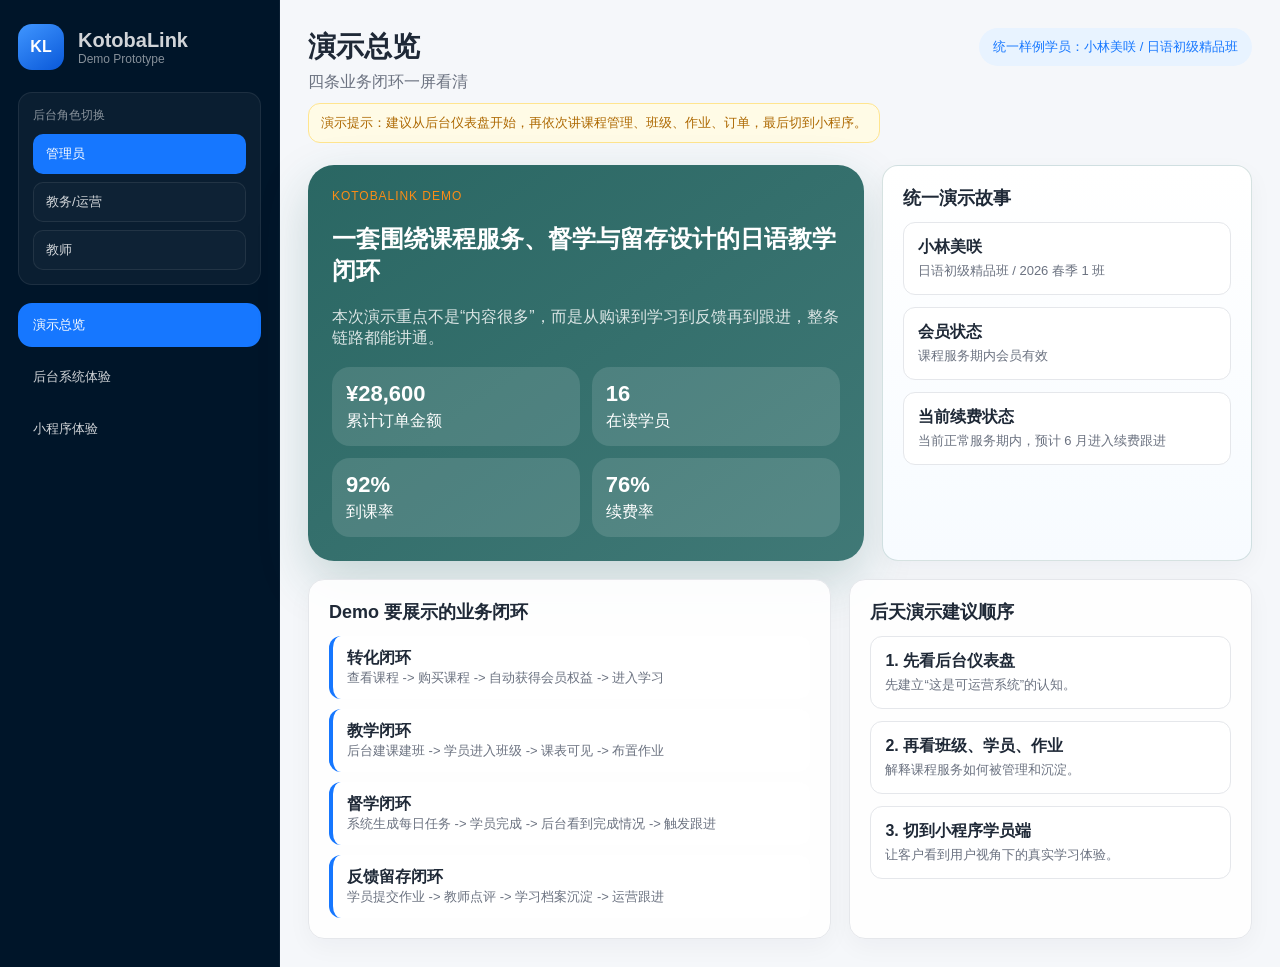
==== demo/index.html @ 26a340bf "Initial KotobaLink demo" ====
<!DOCTYPE html>
<html lang="zh-CN">
  <head>
    <meta charset="UTF-8" />
    <meta name="viewport" content="width=device-width, initial-scale=1.0" />
    <title>KotobaLink Demo</title>
    <link rel="stylesheet" href="./styles.css" />
  </head>
  <body>
    <div class="shell">
      <aside class="sidebar">
        <div class="brand">
          <div class="brand-mark">KL</div>
          <div>
            <div class="brand-title">KotobaLink</div>
            <div class="brand-subtitle">Demo Prototype</div>
          </div>
        </div>
        <div class="role-switcher">
          <div class="role-title">后台角色切换</div>
          <div class="role-options">
            <button class="role-btn active" data-role="admin">管理员</button>
            <button class="role-btn" data-role="operator">教务/运营</button>
            <button class="role-btn" data-role="teacher">教师</button>
          </div>
        </div>
        <nav class="nav">
          <button class="nav-btn active" data-view="overview" data-roles="all">演示总览</button>
          <button class="nav-btn" data-view="admin-app" data-roles="admin,operator,teacher">后台系统体验</button>
          <button class="nav-btn" data-view="mini-app">小程序体验</button>
        </nav>
      </aside>
      <main class="content">
        <header class="topbar">
          <div>
            <h1 id="page-title">演示总览</h1>
            <p id="page-subtitle">后天可展示的课程服务闭环 Demo</p>
            <div id="page-demo-tip" class="demo-tip" style="display:none;"></div>
          </div>
          <div class="story-pill">统一样例学员：小林美咲 / 日语初级精品班</div>
        </header>
        <section id="view-root"></section>
      </main>
    </div>
    <script src="./data.js"></script>
    <script src="./app.js"></script>
  </body>
  </html>
---- demo/styles.css ----
:root {
  --bg: #f3f5f7;
  --panel: #ffffff;
  --panel-strong: #fff;
  --text: #1f2937;
  --muted: #6b7280;
  --line: #e5e7eb;
  --primary: #1677ff;
  --primary-soft: #e8f3ff;
  --accent: #fa8c16;
  --accent-soft: #fff3e8;
  --sidebar-bg: #001529;
  --sidebar-text: rgba(255, 255, 255, 0.82);
  --sidebar-muted: rgba(255, 255, 255, 0.52);
  --success-soft: #f6ffed;
  --success-text: #389e0d;
}

* {
  box-sizing: border-box;
}

body {
  margin: 0;
  font-family: "Noto Sans SC", "PingFang SC", "Microsoft YaHei", sans-serif;
  background: #f5f7fa;
  color: var(--text);
}

.shell {
  display: grid;
  grid-template-columns: 280px 1fr;
  min-height: 100vh;
}

.sidebar {
  padding: 24px 18px;
  border-right: 1px solid #0b1f33;
  background: var(--sidebar-bg);
  color: var(--sidebar-text);
}

.brand {
  display: flex;
  gap: 14px;
  align-items: center;
  margin-bottom: 22px;
}

.brand-mark {
  width: 46px;
  height: 46px;
  border-radius: 14px;
  background: linear-gradient(145deg, #4096ff, #0958d9);
  color: #fff;
  display: grid;
  place-items: center;
  font-weight: 700;
}

.brand-title {
  font-size: 20px;
  font-weight: 700;
}

.brand-subtitle {
  font-size: 12px;
  color: var(--sidebar-muted);
}

.nav {
  display: flex;
  flex-direction: column;
  gap: 8px;
}

.role-switcher {
  margin-bottom: 18px;
  padding: 14px;
  border: 1px solid rgba(255, 255, 255, 0.08);
  border-radius: 14px;
  background: rgba(255, 255, 255, 0.04);
}

.role-title {
  font-size: 12px;
  color: var(--sidebar-muted);
  margin-bottom: 10px;
}

.role-options {
  display: grid;
  grid-template-columns: 1fr;
  gap: 8px;
}

.role-btn {
  padding: 10px 12px;
  border-radius: 10px;
  border: 1px solid rgba(255, 255, 255, 0.08);
  background: rgba(255, 255, 255, 0.02);
  color: var(--sidebar-text);
  text-align: left;
  cursor: pointer;
}

.role-btn.active {
  background: #1677ff;
  color: #fff;
  border-color: transparent;
}

.experience-section {
  margin-bottom: 16px;
}

.experience-section-title {
  margin: 0 0 8px;
  font-size: 12px;
  color: #8c8c8c;
  font-weight: 700;
  letter-spacing: 0.04em;
}

.nav-btn {
  padding: 12px 14px;
  border: 1px solid transparent;
  border-radius: 14px;
  background: transparent;
  text-align: left;
  color: var(--sidebar-text);
  cursor: pointer;
}

.nav-btn.active {
  background: #1677ff;
  color: #fff;
  border-color: transparent;
  box-shadow: none;
}

.nav-btn.hidden-role {
  display: none;
}

.content {
  padding: 28px;
}

.topbar {
  display: flex;
  justify-content: space-between;
  gap: 16px;
  align-items: flex-start;
  margin-bottom: 22px;
}

h1 {
  margin: 0 0 6px;
  font-size: 28px;
}

p {
  margin: 0;
  color: var(--muted);
}

.story-pill {
  padding: 10px 14px;
  border-radius: 999px;
  background: var(--primary-soft);
  color: var(--primary);
  font-size: 13px;
}

.demo-tip {
  margin-top: 10px;
  padding: 10px 12px;
  border-radius: 12px;
  background: #fffbe6;
  color: #ad6800;
  font-size: 13px;
  border: 1px solid #ffe58f;
}

.grid {
  display: grid;
  gap: 18px;
}

.grid.cols-2 {
  grid-template-columns: repeat(2, minmax(0, 1fr));
}

.grid.cols-3 {
  grid-template-columns: repeat(3, minmax(0, 1fr));
}

.card {
  background: rgba(255, 255, 255, 0.9);
  border: 1px solid var(--line);
  border-radius: 16px;
  padding: 20px;
  box-shadow: 0 8px 24px rgba(15, 23, 42, 0.04);
}

.card h2,
.card h3 {
  margin: 0 0 10px;
}

.card-title {
  font-size: 18px;
  font-weight: 700;
  margin-bottom: 12px;
}

.dashboard-switch {
  display: flex;
  gap: 10px;
  margin-bottom: 16px;
}

.switch-chip {
  padding: 8px 14px;
  border-radius: 999px;
  border: 1px solid #d9d9d9;
  background: #fff;
  color: #595959;
  cursor: pointer;
  font-size: 13px;
}

.switch-chip.active {
  border-color: var(--primary);
  background: var(--primary-soft);
  color: var(--primary);
}

.card-kicker {
  font-size: 12px;
  text-transform: uppercase;
  letter-spacing: 0.08em;
  color: var(--accent);
  margin-bottom: 8px;
}

.metric {
  font-size: 30px;
  font-weight: 700;
  color: var(--primary);
}

.metric-label {
  font-size: 13px;
  color: var(--muted);
}

.tag {
  display: inline-block;
  padding: 6px 10px;
  border-radius: 999px;
  background: var(--accent-soft);
  color: var(--accent);
  font-size: 12px;
  margin-right: 8px;
}

.list {
  display: flex;
  flex-direction: column;
  gap: 12px;
}

.list-item {
  padding: 14px;
  border: 1px solid var(--line);
  border-radius: 12px;
  background: #fff;
}

.list-title {
  font-weight: 700;
  margin-bottom: 4px;
}

.list-meta {
  display: flex;
  justify-content: space-between;
  gap: 12px;
  align-items: center;
}

.muted {
  color: var(--muted);
  font-size: 13px;
}

.phone {
  width: 390px;
  margin: 0 auto;
  background: #faf7f1;
  border: 10px solid #1f2937;
  border-radius: 36px;
  padding: 20px 18px 24px;
  box-shadow: 0 26px 50px rgba(31, 41, 55, 0.18);
}

.phone-top {
  width: 120px;
  height: 18px;
  border-radius: 999px;
  background: #1f2937;
  margin: 0 auto 18px;
}

.section-title {
  font-size: 16px;
  font-weight: 700;
  margin-bottom: 12px;
}

.btn {
  display: inline-block;
  padding: 11px 14px;
  border-radius: 14px;
  background: var(--primary);
  color: #fff;
  font-size: 14px;
  text-align: center;
  cursor: pointer;
}

.btn.secondary {
  background: var(--accent);
}

.btn.ghost {
  background: transparent;
  color: var(--primary);
  border: 1px solid var(--primary-soft);
}

.admin-shell {
  display: flex;
  flex-direction: column;
  gap: 16px;
}

.admin-header {
  display: flex;
  justify-content: space-between;
  align-items: center;
  gap: 16px;
  padding: 18px 22px;
  background: #fff;
  border: 1px solid var(--line);
  border-radius: 16px;
}

.admin-breadcrumb {
  font-size: 13px;
  color: #8c8c8c;
  margin-bottom: 8px;
}

.admin-title {
  font-size: 24px;
  font-weight: 700;
  margin: 0;
}

.admin-toolbar {
  display: flex;
  gap: 10px;
  align-items: center;
  flex-wrap: wrap;
}

.tool-chip {
  padding: 8px 12px;
  border: 1px solid var(--line);
  border-radius: 10px;
  background: #fff;
  font-size: 13px;
  color: var(--muted);
}

.admin-panel {
  background: #fff;
  border: 1px solid var(--line);
  border-radius: 16px;
  overflow: hidden;
}

.admin-panel-head {
  padding: 16px 20px;
  border-bottom: 1px solid var(--line);
  display: flex;
  justify-content: space-between;
  gap: 16px;
  align-items: center;
}

.admin-panel-body {
  padding: 20px;
}

.table-wrap {
  background: #fff;
  border: 1px solid var(--line);
  border-radius: 14px;
  overflow: hidden;
}

.permission-banner {
  display: flex;
  justify-content: space-between;
  gap: 12px;
  align-items: center;
  padding: 14px 18px;
  border: 1px solid #dbeafe;
  border-radius: 14px;
  background: #f5f9ff;
  color: #1d4ed8;
}

.permission-role {
  font-weight: 700;
}

.permission-list {
  font-size: 13px;
  color: #4b5563;
}

.cta-row {
  display: flex;
  gap: 10px;
  flex-wrap: wrap;
  margin-top: 14px;
}

.split {
  display: grid;
  grid-template-columns: 1.3fr 1fr;
  gap: 18px;
}

.timeline {
  display: flex;
  flex-direction: column;
  gap: 10px;
}

.timeline-step {
  padding: 12px 14px;
  border-left: 4px solid var(--primary);
  background: #fff;
  border-radius: 12px;
}

.hero {
  display: grid;
  grid-template-columns: 1.2fr 0.8fr;
  gap: 18px;
  margin-bottom: 18px;
}

.hero-panel {
  background: linear-gradient(145deg, rgba(31, 95, 91, 0.95), rgba(44, 107, 104, 0.9));
  color: #fff;
  border-radius: 26px;
  padding: 24px;
  box-shadow: 0 20px 50px rgba(31, 95, 91, 0.22);
}

.hero-panel p {
  color: rgba(255, 255, 255, 0.82);
}

.hero-stats {
  display: grid;
  grid-template-columns: repeat(2, minmax(0, 1fr));
  gap: 12px;
  margin-top: 18px;
}

.hero-stat {
  padding: 14px;
  border-radius: 18px;
  background: rgba(255, 255, 255, 0.12);
}

.hero-stat strong {
  display: block;
  font-size: 22px;
  margin-bottom: 4px;
}

.mini-grid {
  display: grid;
  grid-template-columns: repeat(2, minmax(0, 1fr));
  gap: 12px;
}

.table {
  width: 100%;
  border-collapse: collapse;
}

.table th,
.table td {
  padding: 12px 10px;
  text-align: left;
  border-bottom: 1px solid var(--line);
  font-size: 14px;
}

.table th {
  color: var(--muted);
  font-weight: 600;
}

.status {
  display: inline-flex;
  align-items: center;
  gap: 6px;
  padding: 6px 10px;
  border-radius: 999px;
  font-size: 12px;
  background: var(--primary-soft);
  color: var(--primary);
}

.status.warn {
  background: var(--accent-soft);
  color: var(--accent);
}

.badge-row {
  display: flex;
  gap: 8px;
  flex-wrap: wrap;
  margin-top: 12px;
}

.phone-nav {
  display: grid;
  grid-template-columns: repeat(5, 1fr);
  gap: 8px;
  margin-top: 16px;
  padding-top: 12px;
  border-top: 1px solid var(--line);
}

.phone-nav span {
  font-size: 12px;
  color: var(--muted);
  text-align: center;
  cursor: pointer;
}

.highlight {
  border: 1px solid rgba(31, 95, 91, 0.18);
  background: linear-gradient(180deg, #ffffff 0%, #f7fbff 100%);
}

.notice {
  margin-top: 12px;
  padding: 12px 14px;
  border-radius: 14px;
  background: var(--success-soft);
  color: var(--success-text);
  font-size: 13px;
}

.experience-shell {
  display: grid;
  grid-template-columns: 240px 1fr;
  gap: 18px;
}

.experience-menu {
  background: #fff;
  border: 1px solid var(--line);
  border-radius: 16px;
  padding: 14px;
}

.experience-menu-title {
  font-size: 13px;
  color: var(--muted);
  margin-bottom: 10px;
}

.experience-menu-group {
  display: flex;
  flex-direction: column;
  gap: 8px;
}

.experience-tab {
  padding: 10px 12px;
  border-radius: 10px;
  background: transparent;
  border: 1px solid transparent;
  color: var(--text);
  text-align: left;
  cursor: pointer;
}

.experience-tab.active {
  background: var(--primary-soft);
  color: var(--primary);
  border-color: #cfe2ff;
}

.experience-main {
  display: flex;
  flex-direction: column;
  gap: 16px;
}

.mini-shell {
  width: 420px;
  margin: 0 auto;
  background: #faf7f1;
  border: 10px solid #1f2937;
  border-radius: 36px;
  padding: 18px;
  box-shadow: 0 26px 50px rgba(31, 41, 55, 0.18);
}

.mini-shell-head {
  width: 120px;
  height: 18px;
  border-radius: 999px;
  background: #1f2937;
  margin: 0 auto 16px;
}

.mini-topbar {
  display: flex;
  justify-content: space-between;
  align-items: center;
  margin-bottom: 14px;
}

.mini-topbar strong {
  font-size: 18px;
}

.mini-content {
  display: flex;
  flex-direction: column;
  gap: 14px;
}

.mini-bottom-nav {
  display: grid;
  grid-template-columns: repeat(4, 1fr);
  gap: 8px;
  margin-top: 16px;
  padding-top: 12px;
  border-top: 1px solid var(--line);
}

.mini-bottom-btn {
  text-align: center;
  font-size: 12px;
  color: var(--muted);
  cursor: pointer;
}

.mini-bottom-btn.active {
  color: var(--primary);
  font-weight: 700;
}

@media (max-width: 1080px) {
  .shell {
    grid-template-columns: 1fr;
  }

  .sidebar {
    border-right: 0;
    border-bottom: 1px solid var(--line);
  }

  .hero,
  .experience-shell,
  .split,
  .grid.cols-2,
  .grid.cols-3 {
    grid-template-columns: 1fr;
  }

  .phone {
    width: 100%;
    max-width: 420px;
  }

  .mini-shell {
    width: 100%;
    max-width: 440px;
  }
}
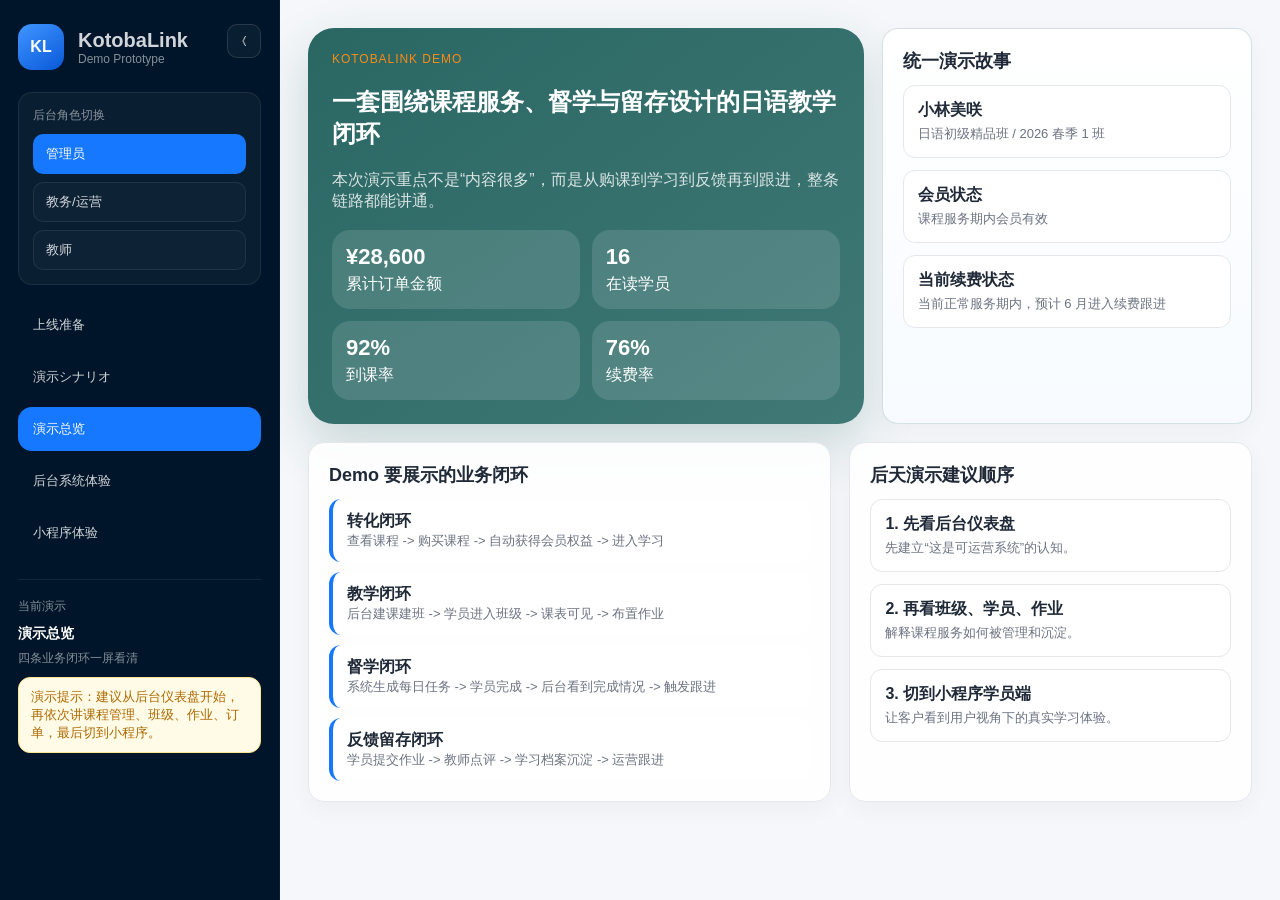
==== commit 337df5c0: "Refine demo flows and docs" ====
--- a/demo/index.html
+++ b/demo/index.html
@@ -7,38 +7,42 @@
     <link rel="stylesheet" href="./styles.css" />
   </head>
   <body>
-    <div class="shell">
+    <div class="shell" id="app-shell">
       <aside class="sidebar">
-        <div class="brand">
-          <div class="brand-mark">KL</div>
-          <div>
-            <div class="brand-title">KotobaLink</div>
-            <div class="brand-subtitle">Demo Prototype</div>
+        <div class="sidebar-head">
+          <div class="brand">
+            <div class="brand-mark">KL</div>
+            <div class="brand-copy">
+              <div class="brand-title">KotobaLink</div>
+              <div class="brand-subtitle">Demo Prototype</div>
+            </div>
           </div>
+          <button class="sidebar-toggle" id="sidebar-toggle" type="button" aria-label="切换侧边栏">⟨</button>
         </div>
         <div class="role-switcher">
           <div class="role-title">后台角色切换</div>
           <div class="role-options">
-            <button class="role-btn active" data-role="admin">管理员</button>
-            <button class="role-btn" data-role="operator">教务/运营</button>
-            <button class="role-btn" data-role="teacher">教师</button>
+            <button class="role-btn active" data-role="admin" data-short="管">管理员</button>
+            <button class="role-btn" data-role="operator" data-short="运">教务/运营</button>
+            <button class="role-btn" data-role="teacher" data-short="师">教师</button>
           </div>
         </div>
         <nav class="nav">
-          <button class="nav-btn active" data-view="overview" data-roles="all">演示总览</button>
-          <button class="nav-btn" data-view="admin-app" data-roles="admin,operator,teacher">后台系统体验</button>
-          <button class="nav-btn" data-view="mini-app">小程序体验</button>
+          <button class="nav-btn" data-view="launch-guide" data-roles="all" data-short="上">上线准备</button>
+          <button class="nav-btn" data-view="scenario" data-roles="all" data-short="シ">演示シナリオ</button>
+          <button class="nav-btn active" data-view="overview" data-roles="all" data-short="总">演示总览</button>
+          <button class="nav-btn" data-view="admin-app" data-roles="admin,operator,teacher" data-short="后">后台系统体验</button>
+          <button class="nav-btn" data-view="mini-app" data-short="小">小程序体验</button>
         </nav>
+        <div class="sidebar-note">
+          <div class="role-title">当前演示</div>
+          <div id="page-title" class="sidebar-page-title">演示总览</div>
+          <p id="page-subtitle" class="sidebar-page-subtitle">后天可展示的课程服务闭环 Demo</p>
+          <div id="page-demo-tip" class="demo-tip sidebar-demo-tip" style="display:none;"></div>
+        </div>
       </aside>
       <main class="content">
-        <header class="topbar">
-          <div>
-            <h1 id="page-title">演示总览</h1>
-            <p id="page-subtitle">后天可展示的课程服务闭环 Demo</p>
-            <div id="page-demo-tip" class="demo-tip" style="display:none;"></div>
-          </div>
-          <div class="story-pill">统一样例学员：小林美咲 / 日语初级精品班</div>
-        </header>
+        <button class="floating-sidebar-toggle" id="topbar-sidebar-toggle" type="button" aria-label="切换侧边栏">☰</button>
         <section id="view-root"></section>
       </main>
     </div>
--- a/demo/styles.css
+++ b/demo/styles.css
@@ -28,16 +28,30 @@
 }
 
 .shell {
-  display: grid;
-  grid-template-columns: 280px 1fr;
   min-height: 100vh;
+  position: relative;
 }
 
 .sidebar {
   padding: 24px 18px;
-  border-right: 1px solid #0b1f33;
   background: var(--sidebar-bg);
   color: var(--sidebar-text);
+  overflow: hidden;
+  position: fixed;
+  left: 0;
+  top: 0;
+  bottom: 0;
+  width: 280px;
+  z-index: 40;
+  transition: transform 180ms ease, opacity 180ms ease;
+  border-right: 1px solid #0b1f33;
+}
+
+.sidebar-head {
+  display: flex;
+  align-items: flex-start;
+  justify-content: space-between;
+  gap: 12px;
 }
 
 .brand {
@@ -45,6 +59,10 @@
   gap: 14px;
   align-items: center;
   margin-bottom: 22px;
+}
+
+.brand-copy {
+  min-width: 0;
 }
 
 .brand-mark {
@@ -66,6 +84,17 @@
 .brand-subtitle {
   font-size: 12px;
   color: var(--sidebar-muted);
+}
+
+.sidebar-toggle {
+  width: 34px;
+  height: 34px;
+  border-radius: 10px;
+  border: 1px solid rgba(255, 255, 255, 0.12);
+  background: rgba(255, 255, 255, 0.04);
+  color: #fff;
+  cursor: pointer;
+  flex: none;
 }
 
 .nav {
@@ -145,19 +174,8 @@
 
 .content {
   padding: 28px;
-}
-
-.topbar {
-  display: flex;
-  justify-content: space-between;
-  gap: 16px;
-  align-items: flex-start;
-  margin-bottom: 22px;
-}
-
-h1 {
-  margin: 0 0 6px;
-  font-size: 28px;
+  margin-left: 280px;
+  transition: margin-left 180ms ease;
 }
 
 p {
@@ -165,12 +183,46 @@
   color: var(--muted);
 }
 
-.story-pill {
-  padding: 10px 14px;
-  border-radius: 999px;
-  background: var(--primary-soft);
-  color: var(--primary);
-  font-size: 13px;
+.sidebar-note {
+  margin-top: 24px;
+  padding-top: 18px;
+  border-top: 1px solid rgba(255, 255, 255, 0.08);
+}
+
+.sidebar-page-title {
+  font-size: 14px;
+  font-weight: 700;
+  color: #fff;
+  margin-bottom: 6px;
+}
+
+.sidebar-page-subtitle {
+  font-size: 12px;
+  color: var(--sidebar-muted);
+  line-height: 1.5;
+}
+
+.sidebar-demo-tip {
+  margin-top: 12px;
+  background: rgba(250, 140, 22, 0.14);
+  border-color: rgba(250, 140, 22, 0.35);
+  color: #ffd591;
+}
+
+.floating-sidebar-toggle {
+  position: fixed;
+  top: 16px;
+  left: 16px;
+  z-index: 30;
+  width: 36px;
+  height: 36px;
+  border-radius: 10px;
+  border: 1px solid #d9d9d9;
+  background: #fff;
+  color: #262626;
+  cursor: pointer;
+  box-shadow: 0 8px 24px rgba(15, 23, 42, 0.08);
+  display: none;
 }
 
 .demo-tip {
@@ -254,6 +306,42 @@
 .metric-label {
   font-size: 13px;
   color: var(--muted);
+}
+
+.shell.sidebar-collapsed .sidebar {
+  transform: translateX(-100%);
+  opacity: 0;
+  pointer-events: none;
+}
+
+.shell.sidebar-collapsed .floating-sidebar-toggle {
+  display: inline-grid;
+  place-items: center;
+}
+
+.shell.sidebar-collapsed .content {
+  margin-left: 0;
+}
+
+@media (max-width: 960px) {
+  .sidebar {
+    width: 280px;
+  }
+
+  .shell.sidebar-collapsed .sidebar {
+    transform: translateX(-100%);
+    opacity: 1;
+  }
+
+  .content {
+    padding: 18px;
+    margin-left: 0;
+  }
+
+  .floating-sidebar-toggle {
+    display: inline-grid;
+    place-items: center;
+  }
 }
 
 .tag {
@@ -624,12 +712,16 @@
 
 .mini-shell {
   width: 420px;
+  height: 860px;
   margin: 0 auto;
   background: #faf7f1;
   border: 10px solid #1f2937;
   border-radius: 36px;
   padding: 18px;
   box-shadow: 0 26px 50px rgba(31, 41, 55, 0.18);
+  display: flex;
+  flex-direction: column;
+  overflow: hidden;
 }
 
 .mini-shell-head {
@@ -652,30 +744,44 @@
 }
 
 .mini-content {
+  flex: 1;
+  min-height: 0;
   display: flex;
   flex-direction: column;
   gap: 14px;
+  overflow-y: auto;
+  padding-right: 4px;
 }
 
 .mini-bottom-nav {
   display: grid;
-  grid-template-columns: repeat(4, 1fr);
-  gap: 8px;
+  grid-template-columns: repeat(5, minmax(0, 1fr));
+  gap: 6px;
   margin-top: 16px;
-  padding-top: 12px;
-  border-top: 1px solid var(--line);
+  padding-top: 14px;
+  border-top: 1px solid rgba(31, 41, 55, 0.08);
+  flex: none;
 }
 
 .mini-bottom-btn {
+  display: flex;
+  align-items: center;
+  justify-content: center;
+  min-height: 38px;
+  padding: 0 4px;
+  border-radius: 12px;
   text-align: center;
   font-size: 12px;
   color: var(--muted);
   cursor: pointer;
+  white-space: nowrap;
+  transition: all 160ms ease;
 }
 
 .mini-bottom-btn.active {
   color: var(--primary);
   font-weight: 700;
+  background: var(--primary-soft);
 }
 
 @media (max-width: 1080px) {
@@ -704,5 +810,6 @@
   .mini-shell {
     width: 100%;
     max-width: 440px;
+    height: 860px;
   }
 }
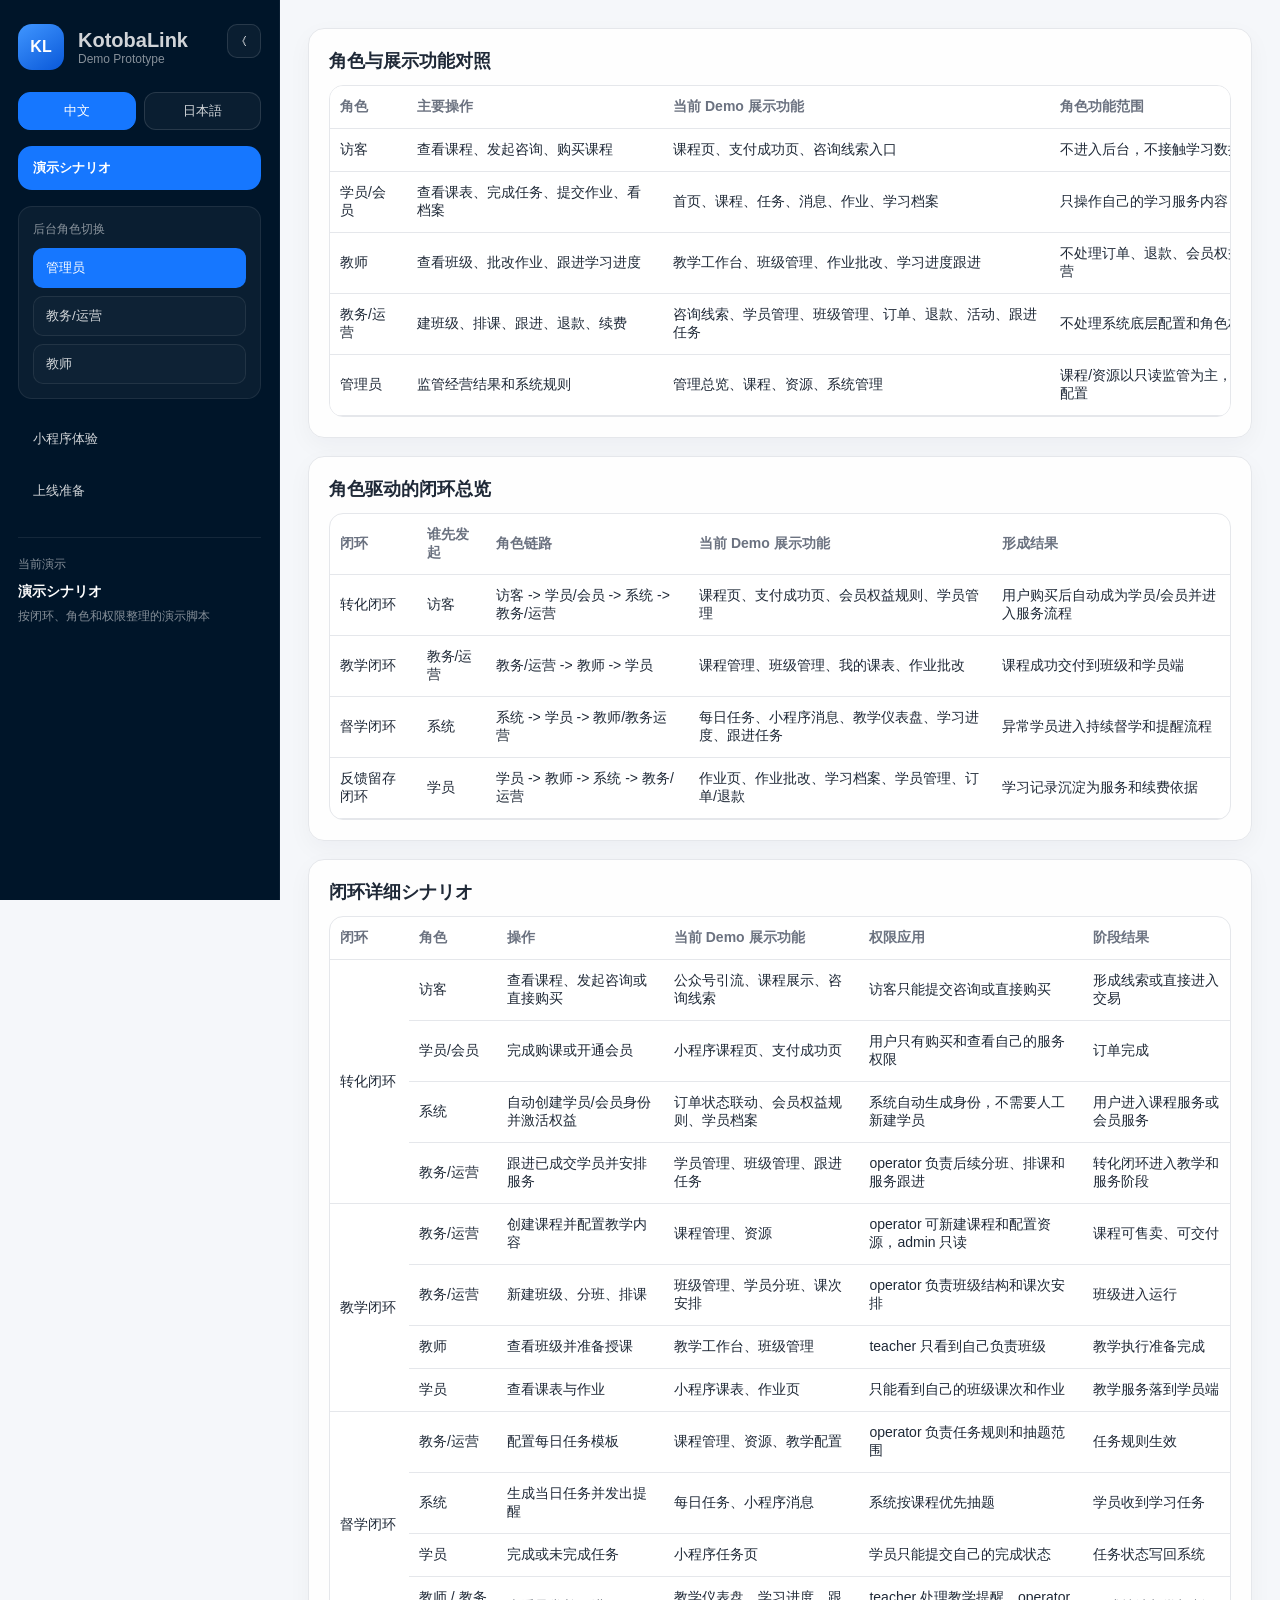
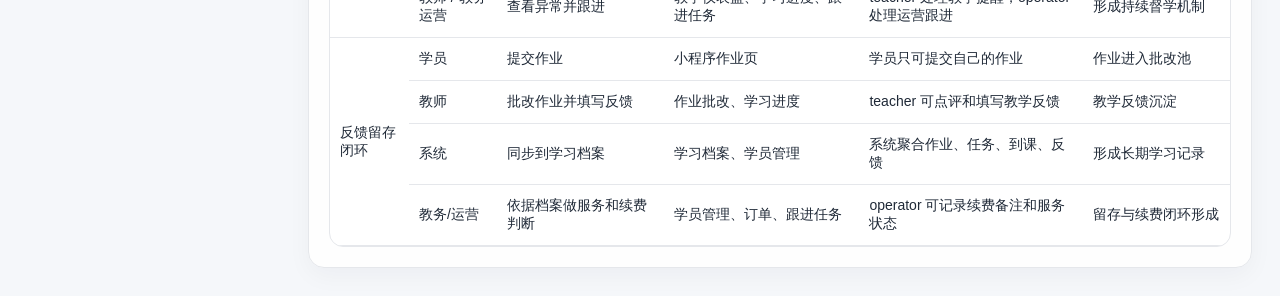
==== commit c3d424e0: "Add Japanese demo localization" ====
--- a/demo/index.html
+++ b/demo/index.html
@@ -14,31 +14,34 @@
             <div class="brand-mark">KL</div>
             <div class="brand-copy">
               <div class="brand-title">KotobaLink</div>
-              <div class="brand-subtitle">Demo Prototype</div>
+              <div class="brand-subtitle" id="brand-subtitle">Demo Prototype</div>
             </div>
           </div>
           <button class="sidebar-toggle" id="sidebar-toggle" type="button" aria-label="切换侧边栏">⟨</button>
         </div>
+        <div class="lang-switcher">
+          <button class="lang-btn active" data-locale="zh" type="button">中文</button>
+          <button class="lang-btn" data-locale="ja" type="button">日本語</button>
+        </div>
+        <div class="scenario-entry">
+          <button class="nav-btn active scenario-btn" id="scenario-nav-btn" data-view="scenario" data-roles="all" data-short="シ">演示シナリオ</button>
+        </div>
         <div class="role-switcher">
-          <div class="role-title">后台角色切换</div>
+          <div class="role-title" id="role-switcher-title">后台角色切换</div>
           <div class="role-options">
-            <button class="role-btn active" data-role="admin" data-short="管">管理员</button>
-            <button class="role-btn" data-role="operator" data-short="运">教务/运营</button>
-            <button class="role-btn" data-role="teacher" data-short="师">教师</button>
+            <button class="role-btn active" id="role-admin-btn" data-role="admin" data-short="管">管理员</button>
+            <button class="role-btn" id="role-operator-btn" data-role="operator" data-short="运">教务/运营</button>
+            <button class="role-btn" id="role-teacher-btn" data-role="teacher" data-short="师">教师</button>
           </div>
         </div>
         <nav class="nav">
-          <button class="nav-btn" data-view="launch-guide" data-roles="all" data-short="上">上线准备</button>
-          <button class="nav-btn" data-view="scenario" data-roles="all" data-short="シ">演示シナリオ</button>
-          <button class="nav-btn active" data-view="overview" data-roles="all" data-short="总">演示总览</button>
-          <button class="nav-btn" data-view="admin-app" data-roles="admin,operator,teacher" data-short="后">后台系统体验</button>
-          <button class="nav-btn" data-view="mini-app" data-short="小">小程序体验</button>
+          <button class="nav-btn" id="mini-nav-btn" data-view="mini-app" data-short="小">小程序体验</button>
+          <button class="nav-btn" id="launch-nav-btn" data-view="launch-guide" data-roles="all" data-short="上">上线准备</button>
         </nav>
         <div class="sidebar-note">
-          <div class="role-title">当前演示</div>
-          <div id="page-title" class="sidebar-page-title">演示总览</div>
-          <p id="page-subtitle" class="sidebar-page-subtitle">后天可展示的课程服务闭环 Demo</p>
-          <div id="page-demo-tip" class="demo-tip sidebar-demo-tip" style="display:none;"></div>
+          <div class="role-title" id="current-demo-title">当前演示</div>
+          <div id="page-title" class="sidebar-page-title">演示シナリオ</div>
+          <p id="page-subtitle" class="sidebar-page-subtitle">按闭环、角色和权限整理的演示脚本</p>
         </div>
       </aside>
       <main class="content">
--- a/demo/styles.css
+++ b/demo/styles.css
@@ -103,6 +103,38 @@
   gap: 8px;
 }
 
+.scenario-entry {
+  margin-bottom: 16px;
+}
+
+.lang-switcher {
+  display: grid;
+  grid-template-columns: 1fr 1fr;
+  gap: 8px;
+  margin-bottom: 16px;
+}
+
+.lang-btn {
+  border: 1px solid rgba(255, 255, 255, 0.12);
+  background: rgba(255, 255, 255, 0.04);
+  color: var(--sidebar-text);
+  border-radius: 12px;
+  padding: 9px 10px;
+  cursor: pointer;
+  font-size: 13px;
+}
+
+.lang-btn.active {
+  background: #1677ff;
+  color: #fff;
+  border-color: #1677ff;
+}
+
+.scenario-btn {
+  width: 100%;
+  font-weight: 700;
+}
+
 .role-switcher {
   margin-bottom: 18px;
   padding: 14px;
@@ -501,6 +533,40 @@
   overflow: hidden;
 }
 
+.table-wrap-scroll {
+  overflow-x: auto;
+  overflow-y: hidden;
+}
+
+.table-wrap-scroll .table {
+  min-width: 980px;
+}
+
+.focus-toggle-row {
+  display: flex;
+  justify-content: flex-end;
+  margin-bottom: 14px;
+}
+
+.enterprise-focus {
+  background: #fff8db;
+  border-color: #f3d372;
+}
+
+.enterprise-focus .table-wrap {
+  border-color: #f3d372;
+}
+
+.enterprise-focus .list-item {
+  background: rgba(255, 248, 219, 0.7);
+  border-radius: 12px;
+}
+
+.list-item.enterprise-item {
+  background: rgba(255, 248, 219, 0.7);
+  border-radius: 12px;
+}
+
 .permission-banner {
   display: flex;
   justify-content: space-between;
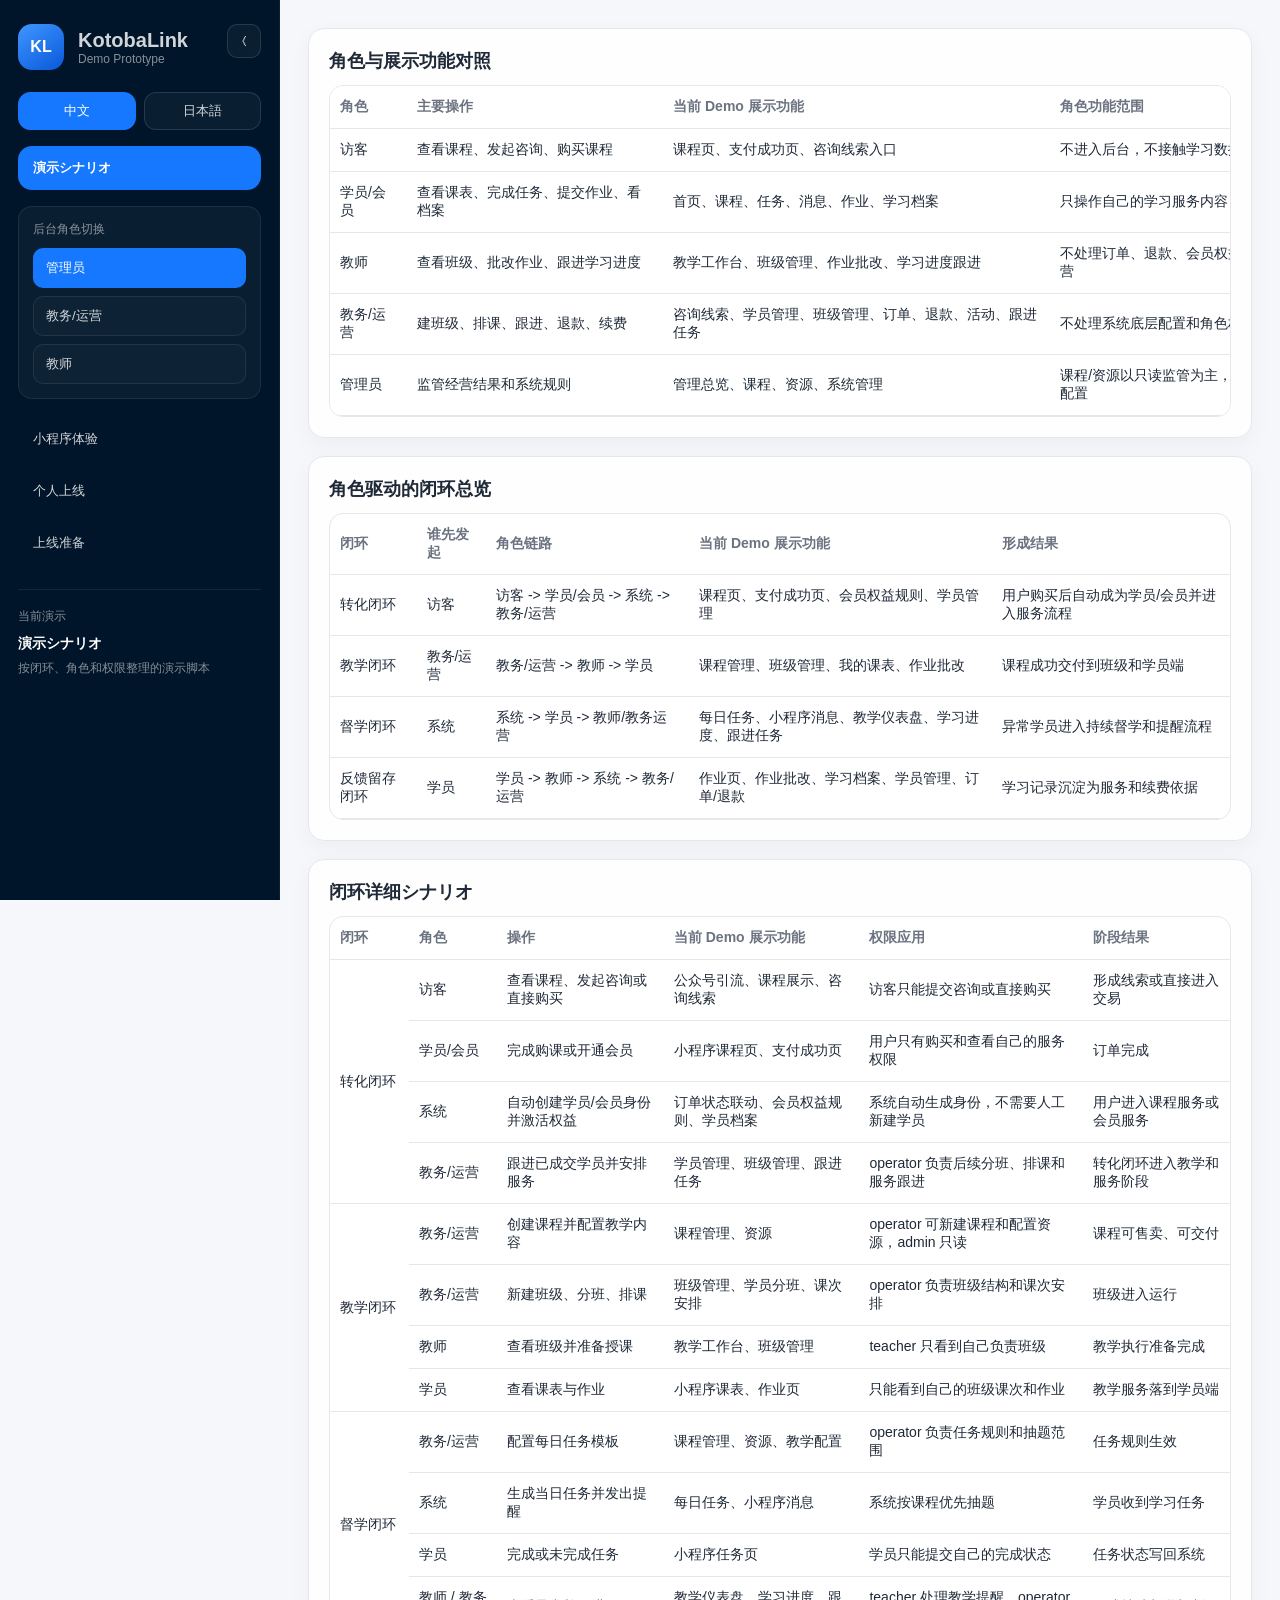
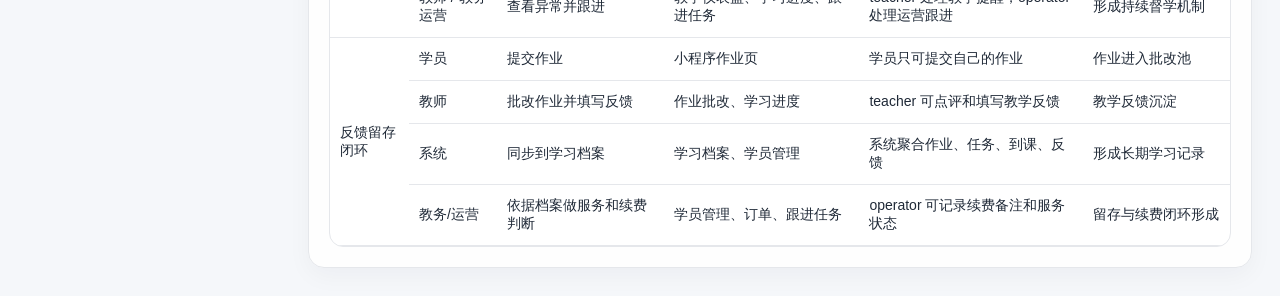
==== commit f3e39701: "Add launch entity comparison page" ====
--- a/demo/index.html
+++ b/demo/index.html
@@ -36,6 +36,7 @@
         </div>
         <nav class="nav">
           <button class="nav-btn" id="mini-nav-btn" data-view="mini-app" data-short="小">小程序体验</button>
+          <button class="nav-btn" id="personal-nav-btn" data-view="personal-launch" data-short="个">个人上线</button>
           <button class="nav-btn" id="launch-nav-btn" data-view="launch-guide" data-roles="all" data-short="上">上线准备</button>
         </nav>
         <div class="sidebar-note">
--- a/demo/styles.css
+++ b/demo/styles.css
@@ -567,6 +567,10 @@
   border-radius: 12px;
 }
 
+tr.enterprise-item td {
+  background: rgba(255, 248, 219, 0.7);
+}
+
 .permission-banner {
   display: flex;
   justify-content: space-between;
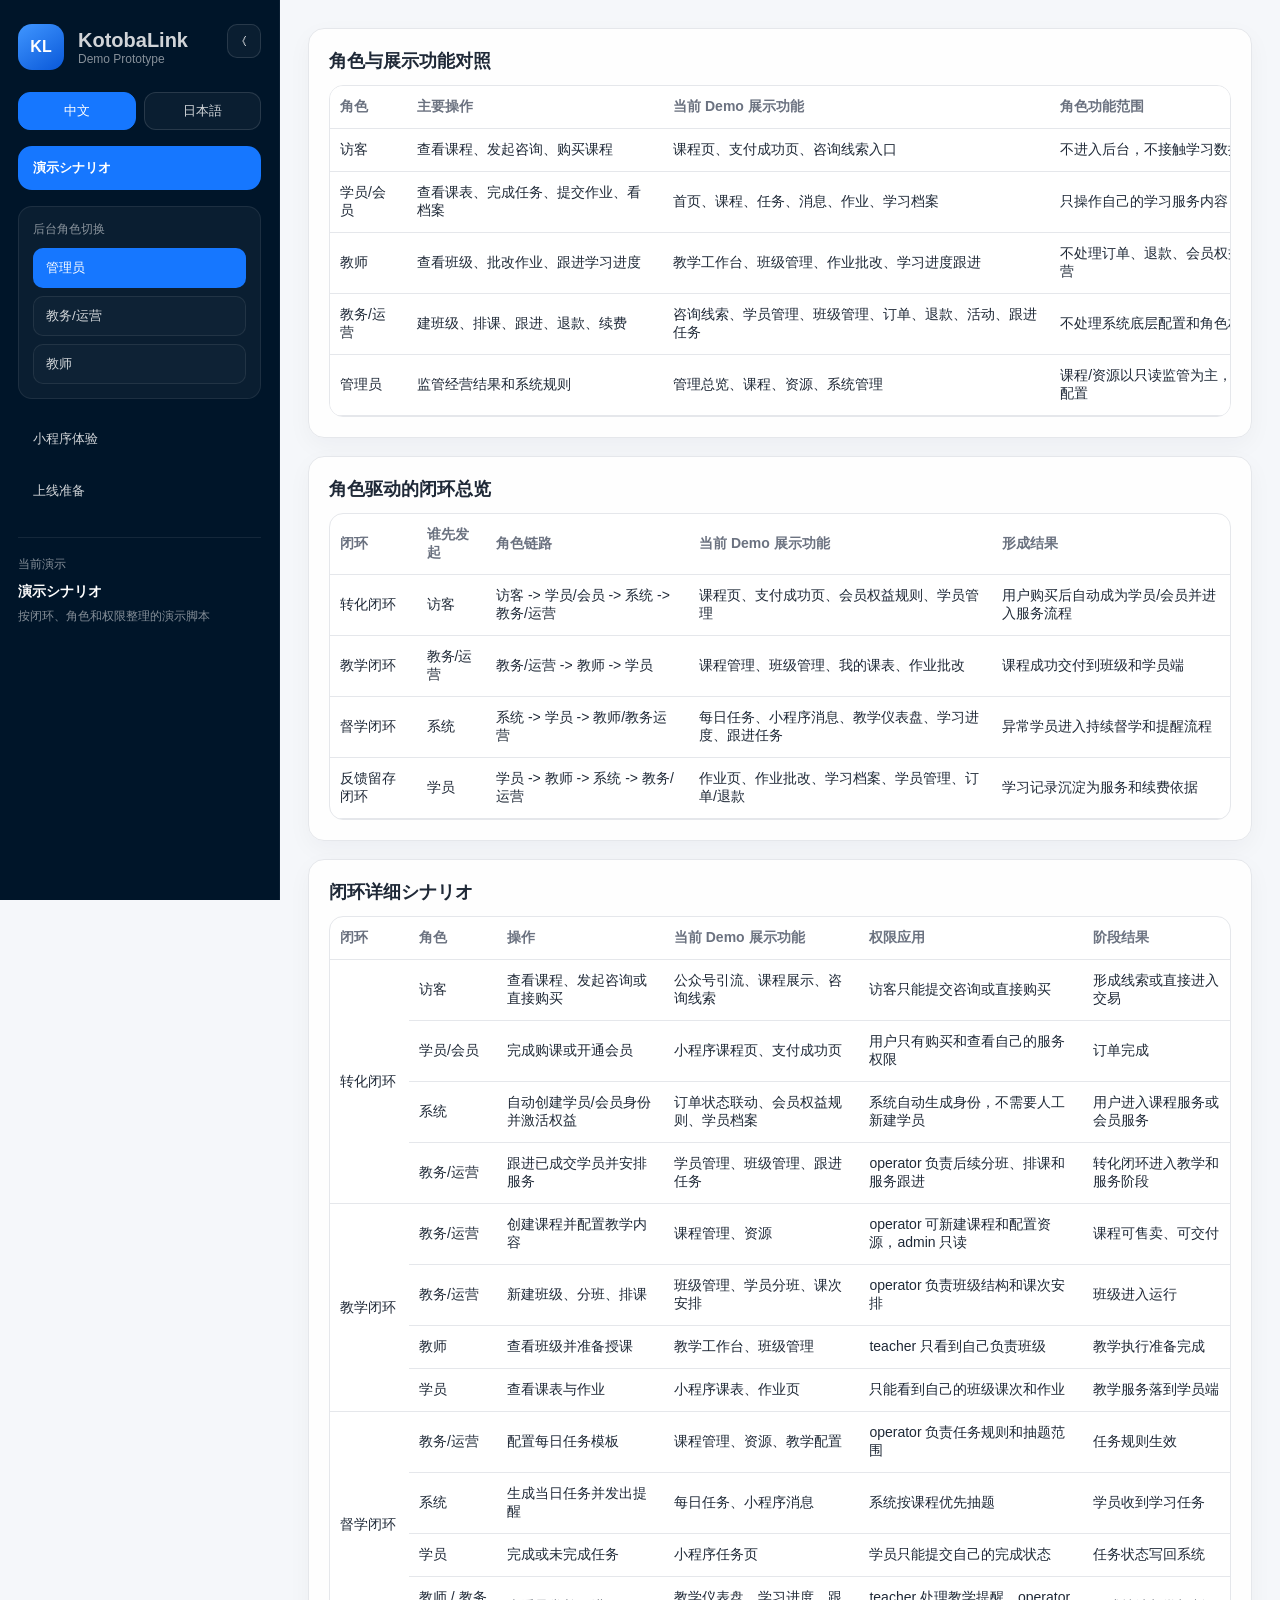
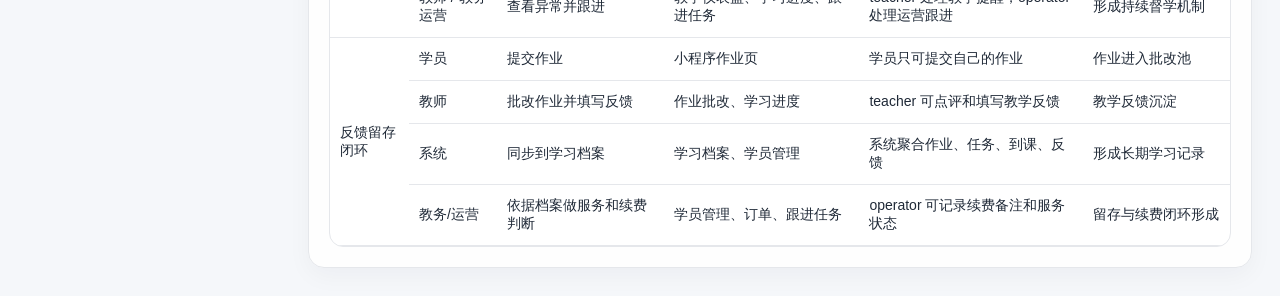
==== commit 33bd6d01: "Hide personal launch nav entry" ====
--- a/demo/index.html
+++ b/demo/index.html
@@ -36,7 +36,6 @@
         </div>
         <nav class="nav">
           <button class="nav-btn" id="mini-nav-btn" data-view="mini-app" data-short="小">小程序体验</button>
-          <button class="nav-btn" id="personal-nav-btn" data-view="personal-launch" data-short="个">个人上线</button>
           <button class="nav-btn" id="launch-nav-btn" data-view="launch-guide" data-roles="all" data-short="上">上线准备</button>
         </nav>
         <div class="sidebar-note">
